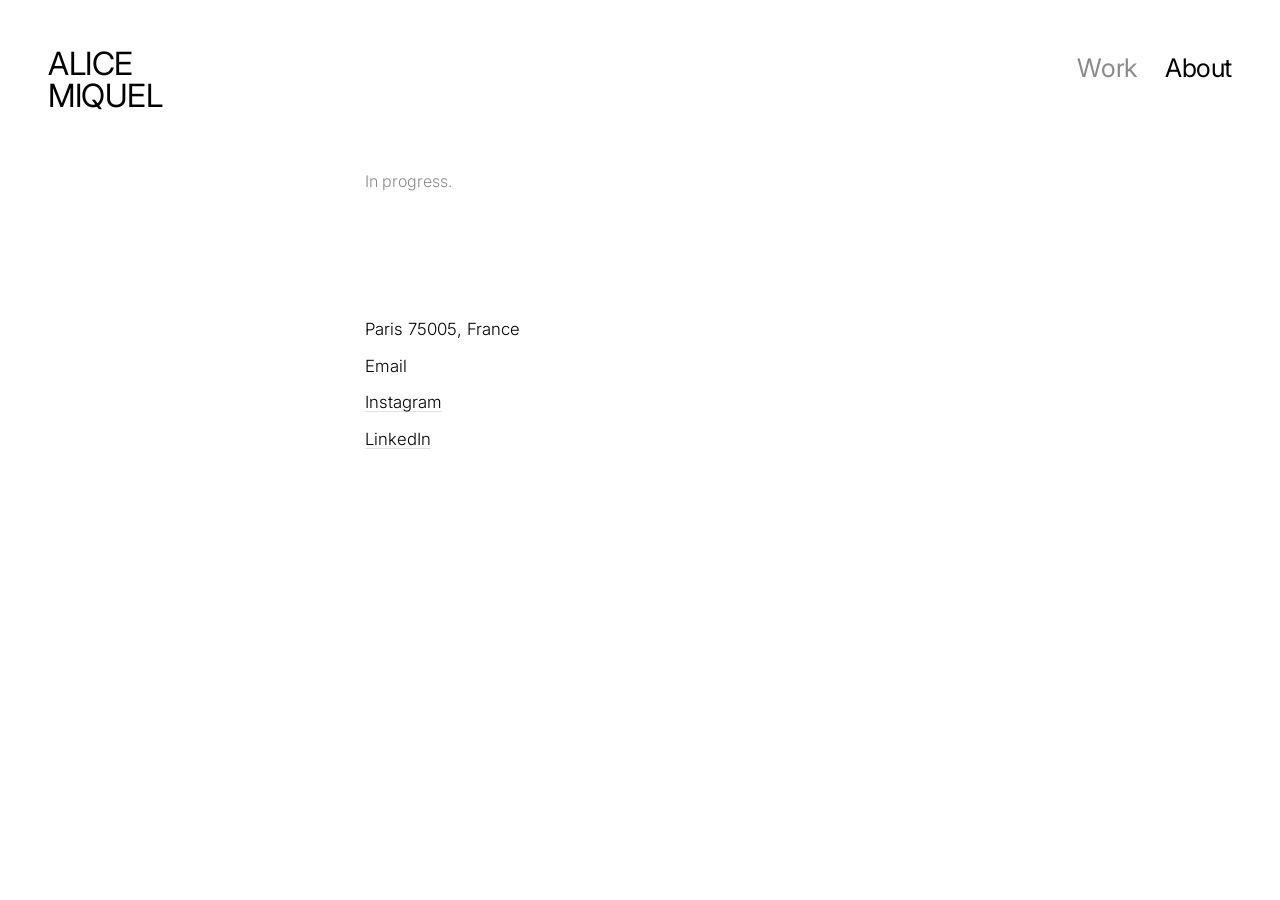
==== about.html @ cb899a60 "Update about.html" ====
<!DOCTYPE html>
<html lang="en">
<head>
<meta charset="utf-8">
<meta name="viewport" content="width=device-width, initial-scale=1">
<title>About — Alice Miquel</title>
<meta name="description" content="">
<meta property="og:title" content="About — Alice Miquel">
<meta property="og:description" content="">
<meta property="og:type" content="profile">
<link rel="preconnect" href="https://fonts.googleapis.com">
<link rel="preconnect" href="https://fonts.gstatic.com" crossorigin>
<link href="https://fonts.googleapis.com/css2?family=Inter:wght@300;400;500&display=swap" rel="stylesheet">
<link rel="stylesheet" href="style.css">
</head>

<body>
<div class="armature">

  <!-- ================= COLONNE DE GAUCHE, LE NOM ================= -->
  <header class="flanc">
    <h1 class="nom">
      <a href="index.html"><span>Alice</span><span>Miquel</span></a>
    </h1>
  </header>

  <!-- ================= COLONNE DE DROITE ================= -->
  <div class="corps">

    <div class="rail">
      <nav class="menu" aria-label="Main navigation">
        <a href="index.html">Work</a>
        <a href="about.html" class="actif">About</a>
      </nav>
    </div>

    <main>

      <section class="groupe">
        <div class="propos-corps">
          <div>
            <!-- Portrait. Retirer les balises de commentaire pour l'afficher.
            <figure class="portrait">
              <span class="cadre">
                <img src="images/portrait.jpg" alt="Portrait of Alice Miquel" onerror="this.classList.add('absente')">
                <span class="consigne">Add images/portrait.jpg</span>
              </span>
            </figure>
            -->
            <p class="vide">In progress.</p>
          </div>

          <!-- Formation. Une balise <li> par ligne.
          <nav class="parcours" aria-label="Education">
            <ul>
              <li>
                <span class="annee">Years</span>
                Degree
                <span class="lieu">Institution</span>
              </li>
            </ul>
          </nav>
          -->
        </div>
      </section>

      <section class="groupe">
        <div class="adresses">
          <p>Paris 75005, France</p>
          <p>Email</p>
          <p><a href="https://www.instagram.com/alice.maianh/" target="_blank" rel="me noopener">Instagram</a></p>
          <p><a href="https://www.linkedin.com/in/alice-miquel/" target="_blank" rel="me noopener">LinkedIn</a></p>
        </div>

        <!-- ==========================================================
             À AJOUTER LE MOMENT VENU
             Copier un bloc <p> dans le <div class="adresses"> ci-dessus.

          Pour activer l'email, remplacer <p>Email</p> par :
          <p><a href="mailto:adresse@exemple.com">Email</a></p>

          Pour ajouter le CV :
          <p><a href="cv.pdf">CV</a></p>

        ========================================================== -->

      </section>

    </main>


  </div>

</div>
</body>
</html>
---- style.css ----
/* ==================================================================
   Alice Miquel, feuille de styles commune aux trois pages.
   ================================================================== */

:root{
  --papier:#FFFFFF;
  --papier-creux:#F4F4F2;
  --encre:#000000;
  --gris:#8A8A8A;
  --filet:#E2E2E2;
  --vif:#0033FF;

  --sans:"Inter","Helvetica Neue",Arial,sans-serif;

  --pas:clamp(1.25rem,4vw,3rem);
  --colonne:15rem;
}

*,*::before,*::after{box-sizing:border-box}
html{-webkit-text-size-adjust:100%}

body{
  margin:0;
  background:var(--papier);
  color:var(--encre);
  font-family:var(--sans);
  font-size:1rem;
  font-weight:300;
  line-height:1.6;
  -webkit-font-smoothing:antialiased;
}

/* Aucun lien ne prend la couleur système du navigateur, dans aucun
   de ses états. */
a,a:link,a:visited{color:inherit}
a:hover,a:active{color:var(--vif)}
a{text-decoration-thickness:1px;text-underline-offset:.18em}
a{-webkit-tap-highlight-color:transparent}
::selection{background:var(--encre);color:var(--papier)}
:focus-visible{outline:1px solid var(--vif);outline-offset:3px}

/* ==================================================================
   ARMATURE, nom à gauche, contenu et navigation à droite
   ================================================================== */
.armature{
  display:grid;
  grid-template-columns:1fr;
  gap:1.5rem;
  padding:var(--pas);
  max-width:96rem;
  margin-inline:auto;
}
@media (min-width:56rem){
  .armature{
    grid-template-columns:var(--colonne) minmax(0,1fr);
    gap:clamp(2.5rem,6vw,6rem);
    align-items:start;
  }
}

/* ---------- Colonne de gauche, le nom ---------- */
.flanc{display:flex;flex-direction:column;gap:1.5rem}
@media (min-width:56rem){.flanc{position:sticky;top:var(--pas)}}

.nom{
  margin:0;
  font-weight:400;
  text-transform:uppercase;
  font-size:clamp(1.5rem,4.6vw,2rem);
  line-height:1;
  letter-spacing:-.015em;
}
.nom a{text-decoration:none;display:block}
.nom a:hover,.nom a:active{color:var(--vif)}
.nom span{display:block}
@media (max-width:56rem){
  .nom span{display:inline}
  .nom span + span::before{content:" "}
}

/* ---------- Navigation, en haut à droite ---------- */
.rail{
  position:relative;
  display:flex;flex-direction:column;align-items:flex-start;gap:.15rem;
  margin-bottom:clamp(2rem,6vw,4rem);
}
@media (min-width:56rem){.rail{align-items:flex-end}}

.menu{
  display:flex;gap:1.75rem;
  font-weight:400;
  font-size:clamp(1.2rem,2.4vw,1.6rem);
  letter-spacing:-.015em;
}
.menu a,.menu label{text-decoration:none;color:var(--gris)}
.menu label{cursor:pointer}
.menu .actif{color:var(--encre)}
.menu a:hover,.menu a:active,
.menu label:hover,.menu label:active{color:var(--vif)}

/* Bascule de la seconde ligne, sans JavaScript. */
.bascule{position:absolute;width:1px;height:1px;opacity:0;margin:0}
.menu-second{display:none}
.bascule:checked ~ .menu-second{display:flex}
.bascule:focus-visible ~ .menu label{outline:1px solid var(--vif);outline-offset:3px}

.menu-second{
  gap:1.75rem;flex-wrap:wrap;
  font-weight:400;
  font-size:clamp(1.2rem,2.4vw,1.6rem);
  letter-spacing:-.015em;
  color:var(--gris);
}
.menu-second a{text-decoration:none}
.menu-second a:hover,.menu-second a:active{color:var(--vif)}
.menu-second a[aria-current="page"]{color:var(--encre)}
.menu-second a[aria-current]:hover,
.menu-second a[aria-current]:active{color:var(--vif)}


/* ==================================================================
   CONTENU
   ================================================================== */
.corps{min-width:0;padding-bottom:2rem}
.groupe{padding-block:0 clamp(3rem,8vw,5.5rem)}

.titre-section{
  font-weight:500;font-size:1.05rem;
  margin:0 0 1.5rem;
  display:flex;justify-content:space-between;align-items:baseline;gap:1rem;
}
.titre-section span{font-weight:300;color:var(--gris);font-size:.9rem}

.titre-sous-section{
  font-weight:500;font-size:.95rem;
  margin:clamp(2.25rem,5vw,3.5rem) 0 1rem;
}

/* Ligne affichée tant qu'une section est vide. */
.vide{color:var(--gris);padding-block:1rem;margin:0}

/* ---------- Projets dépliables ---------- */
.projet{border-bottom:1px solid var(--filet)}
.projet:first-of-type{border-top:1px solid var(--filet)}
.projet > summary{
  list-style:none;cursor:pointer;
  display:grid;grid-template-columns:1.25rem 1fr auto;
  align-items:baseline;gap:.5rem 1.25rem;
  padding-block:clamp(1rem,2.4vw,1.5rem);
}
.projet > summary::-webkit-details-marker{display:none}

.croix{
  position:relative;top:-.1em;width:.7rem;height:.7rem;flex:none;
  color:var(--gris);transition:color .2s ease,transform .25s ease;
}
.croix::before,.croix::after{content:"";position:absolute;background:currentColor}
.croix::before{left:0;top:calc(50% - .5px);width:100%;height:1px}
.croix::after{top:0;left:calc(50% - .5px);width:1px;height:100%}
.projet[open] .croix{color:var(--encre);transform:rotate(45deg)}

.intitule{
  font-weight:400;
  font-size:clamp(1.3rem,3.2vw,2rem);
  line-height:1.12;letter-spacing:-.015em;
}
.projet > summary:hover .intitule,
.projet > summary:active .intitule,
.projet > summary:focus-visible .intitule{color:var(--vif)}
.projet > summary:hover .croix,
.projet > summary:active .croix{color:var(--vif)}

.reperes{grid-column:2/-1;color:var(--gris);font-size:.92rem}
@media (min-width:52rem){
  .reperes{grid-column:3;display:flex;gap:1.5rem;justify-content:flex-end;text-align:right}
}

.fiche{padding-bottom:clamp(1.75rem,4vw,3rem);padding-left:1.75rem}
@media (max-width:52rem){.fiche{padding-left:0}}
.projet[open] .fiche{animation:apparition .4s ease both}
@keyframes apparition{from{opacity:0;transform:translateY(.5rem)}to{opacity:1;transform:none}}

.fiche-corps{display:grid;gap:clamp(1.25rem,3vw,2.5rem);grid-template-columns:1fr;margin-bottom:1.75rem}
@media (min-width:60rem){.fiche-corps{grid-template-columns:minmax(0,1.6fr) minmax(0,1fr)}}
.fiche-corps p{margin:0 0 1rem;max-width:62ch}
.fiche-corps p:last-child{margin-bottom:0}

.releve{margin:0;font-size:.95rem}
.releve div{display:grid;grid-template-columns:8rem 1fr;gap:.75rem;padding-block:.45rem}
.releve dt{color:var(--gris)}
.releve dd{margin:0}

/* ---------- Images ---------- */
.planches{display:grid;gap:.75rem;grid-template-columns:repeat(auto-fit,minmax(min(100%,18rem),1fr))}
.planche{margin:0}
.cadre{
  position:relative;display:block;aspect-ratio:4/3;overflow:hidden;
  background:var(--papier-creux);
}
.cadre img{width:100%;height:100%;object-fit:cover;display:block}
.cadre img.absente{display:none}
.consigne{
  position:absolute;inset:0;display:flex;align-items:center;justify-content:center;
  padding:1rem;text-align:center;color:var(--gris);font-size:.85rem;line-height:1.4;
}
.cadre img:not(.absente) + .consigne{display:none}
.legende{margin-top:.5rem;font-size:.88rem;color:var(--gris)}

/* ---------- Liste de textes ---------- */
.ecrits{margin:0;padding:0;list-style:none}
.ecrits li{border-bottom:1px solid var(--filet)}
.ecrits li:first-child{border-top:1px solid var(--filet)}
.ecrits a,.ecrits .sans-lien{
  display:grid;grid-template-columns:1fr;gap:.1rem .5rem;
  padding-block:1rem;text-decoration:none;
}
@media (min-width:52rem){
  .ecrits a,.ecrits .sans-lien{grid-template-columns:minmax(0,1fr) 11rem 4.5rem;align-items:baseline;gap:1.5rem}
}
.ecrits .titre-texte{font-size:1.1rem;font-weight:400;line-height:1.35}
.ecrits a:hover .titre-texte,.ecrits a:active .titre-texte{color:var(--vif)}
.ecrits .support,.ecrits .date{color:var(--gris);font-size:.92rem}
@media (min-width:52rem){.ecrits .date{text-align:right}}

/* ---------- Notices d'exposition ---------- */
.notice{
  display:grid;gap:1.25rem clamp(1.5rem,4vw,3rem);grid-template-columns:1fr;
  padding-block:clamp(1.5rem,3.5vw,2.5rem);border-bottom:1px solid var(--filet);
}
.notice:first-of-type{border-top:1px solid var(--filet)}
@media (min-width:60rem){.notice{grid-template-columns:minmax(0,1fr) minmax(0,1.1fr)}}
.notice h4{font-weight:500;font-size:1.25rem;line-height:1.2;margin:0 0 .5rem}
.notice p{margin:0 0 .9rem;max-width:52ch}
.notice p:last-child{margin-bottom:0}
.notice .mention{color:var(--gris);font-size:.92rem}

/* ---------- Page About ---------- */
.propos-corps{display:grid;gap:clamp(1.75rem,4vw,3.5rem);grid-template-columns:1fr}
@media (min-width:60rem){.propos-corps{grid-template-columns:minmax(0,1.5fr) minmax(0,1fr)}}
.propos-corps p{margin:0 0 1.1rem;max-width:60ch}

.parcours{margin:0;font-size:.95rem}
.parcours ul{margin:0;padding:0}
.parcours li{list-style:none;padding-block:.7rem}
.parcours .annee{color:var(--gris);display:block;font-size:.88rem}
.parcours .lieu{color:var(--gris)}

.portrait{margin:0 0 1.75rem;max-width:20rem}
.portrait .cadre{aspect-ratio:3/4}

.adresses{display:grid;gap:.6rem;grid-template-columns:1fr;max-width:32rem}
.adresses p{margin:0;font-size:1.05rem}
.adresses a{text-decoration-color:var(--filet)}
.adresses a:hover,.adresses a:active{color:var(--vif);text-decoration-color:var(--vif)}

@media (prefers-reduced-motion:reduce){
  *,*::before,*::after{animation-duration:.01ms !important;transition-duration:.01ms !important}
}
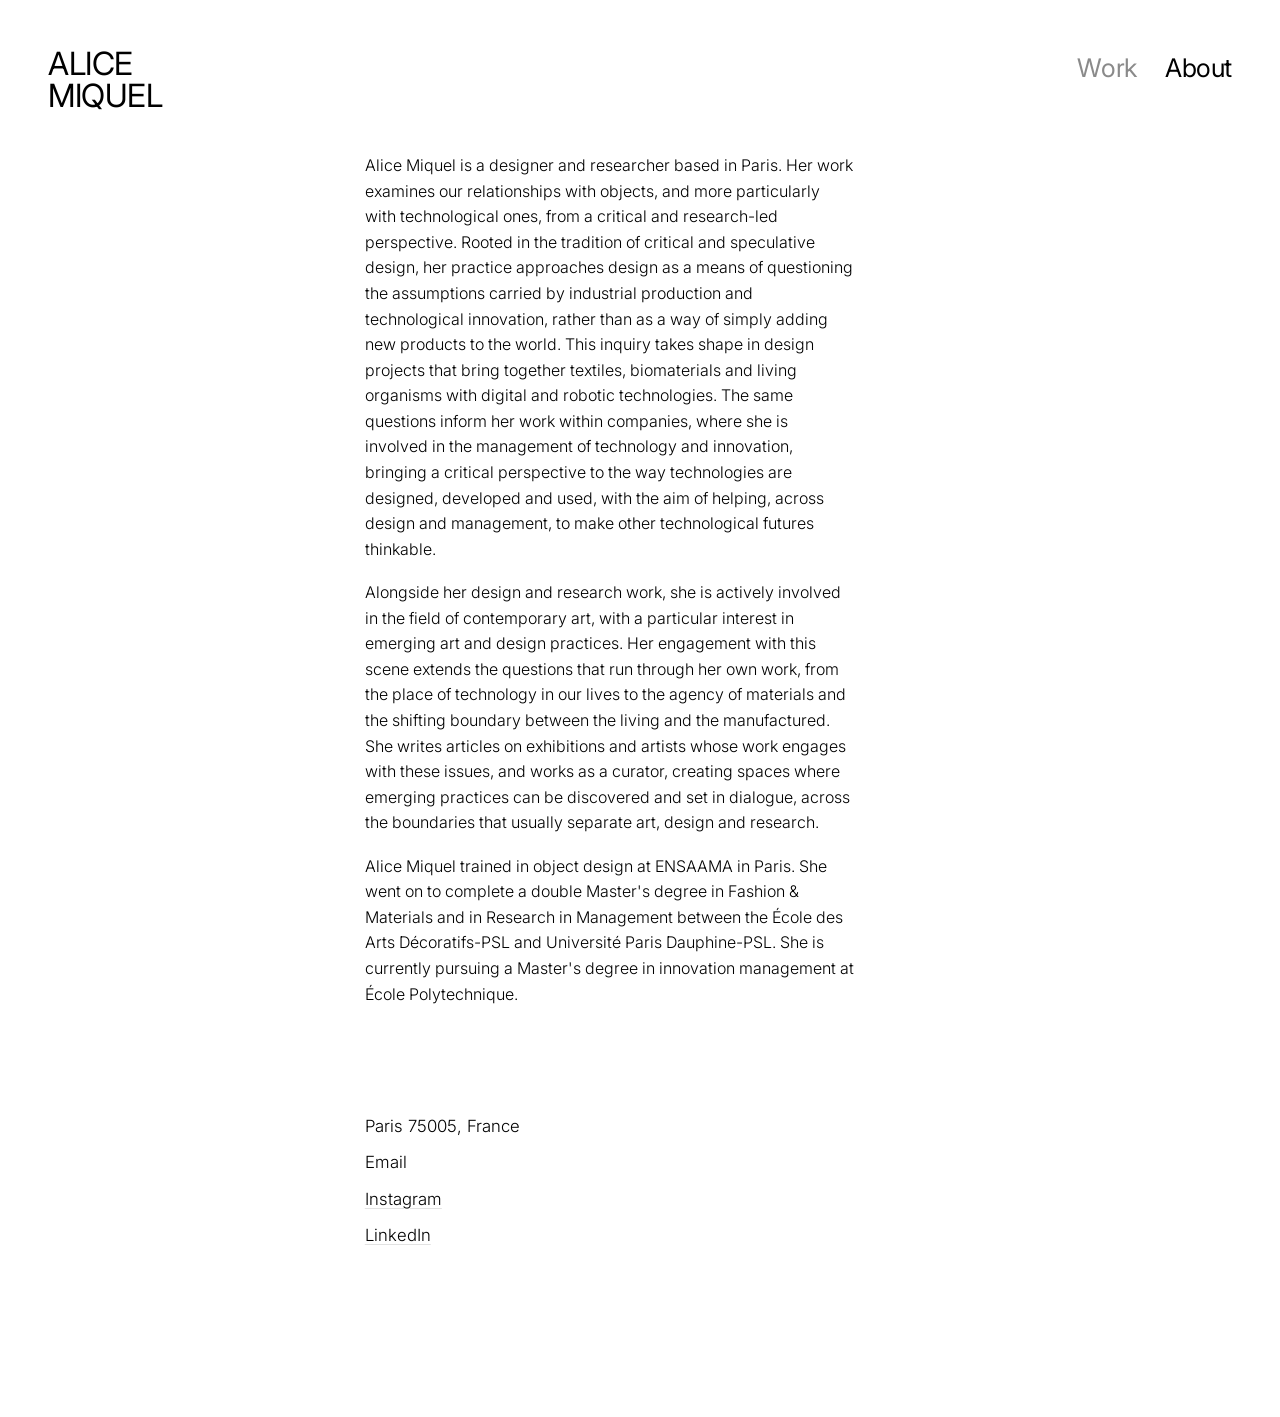
==== commit 7789e012: "Update about.html" ====
--- a/about.html
+++ b/about.html
@@ -47,7 +47,13 @@
               </span>
             </figure>
             -->
-            <p class="vide">In progress.</p>
+
+            <!-- ================= BIOGRAPHIE ================= -->
+            <p>Alice Miquel is a designer and researcher based in Paris. Her work examines our relationships with objects, and more particularly with technological ones, from a critical and research-led perspective. Rooted in the tradition of critical and speculative design, her practice approaches design as a means of questioning the assumptions carried by industrial production and technological innovation, rather than as a way of simply adding new products to the world. This inquiry takes shape in design projects that bring together textiles, biomaterials and living organisms with digital and robotic technologies. The same questions inform her work within companies, where she is involved in the management of technology and innovation, bringing a critical perspective to the way technologies are designed, developed and used, with the aim of helping, across design and management, to make other technological futures thinkable.</p>
+
+            <p>Alongside her design and research work, she is actively involved in the field of contemporary art, with a particular interest in emerging art and design practices. Her engagement with this scene extends the questions that run through her own work, from the place of technology in our lives to the agency of materials and the shifting boundary between the living and the manufactured. She writes articles on exhibitions and artists whose work engages with these issues, and works as a curator, creating spaces where emerging practices can be discovered and set in dialogue, across the boundaries that usually separate art, design and research.</p>
+
+            <p>Alice Miquel trained in object design at ENSAAMA in Paris. She went on to complete a double Master's degree in Fashion &amp; Materials and in Research in Management between the École des Arts Décoratifs-PSL and Université Paris Dauphine-PSL. She is currently pursuing a Master's degree in innovation management at École Polytechnique.</p>
           </div>
 
           <!-- Formation. Une balise <li> par ligne.
--- a/style.css
+++ b/style.css
@@ -92,17 +92,19 @@
   font-size:clamp(1.2rem,2.4vw,1.6rem);
   letter-spacing:-.015em;
 }
-.menu a,.menu label{text-decoration:none;color:var(--gris)}
-.menu label{cursor:pointer}
+.menu a,.menu button{text-decoration:none;color:var(--gris)}
+.menu button{
+  font:inherit;letter-spacing:inherit;
+  background:none;border:0;padding:0;margin:0;cursor:pointer;
+}
 .menu .actif{color:var(--encre)}
 .menu a:hover,.menu a:active,
-.menu label:hover,.menu label:active{color:var(--vif)}
-
-/* Bascule de la seconde ligne, sans JavaScript. */
-.bascule{position:absolute;width:1px;height:1px;opacity:0;margin:0}
+.menu button:hover,.menu button:active{color:var(--vif)}
+
+/* Seconde ligne, masquée jusqu'au premier clic sur Work.
+   L'état est conservé d'une page à l'autre. */
 .menu-second{display:none}
-.bascule:checked ~ .menu-second{display:flex}
-.bascule:focus-visible ~ .menu label{outline:1px solid var(--vif);outline-offset:3px}
+.nav-ouverte .menu-second{display:flex}
 
 .menu-second{
   gap:1.75rem;flex-wrap:wrap;
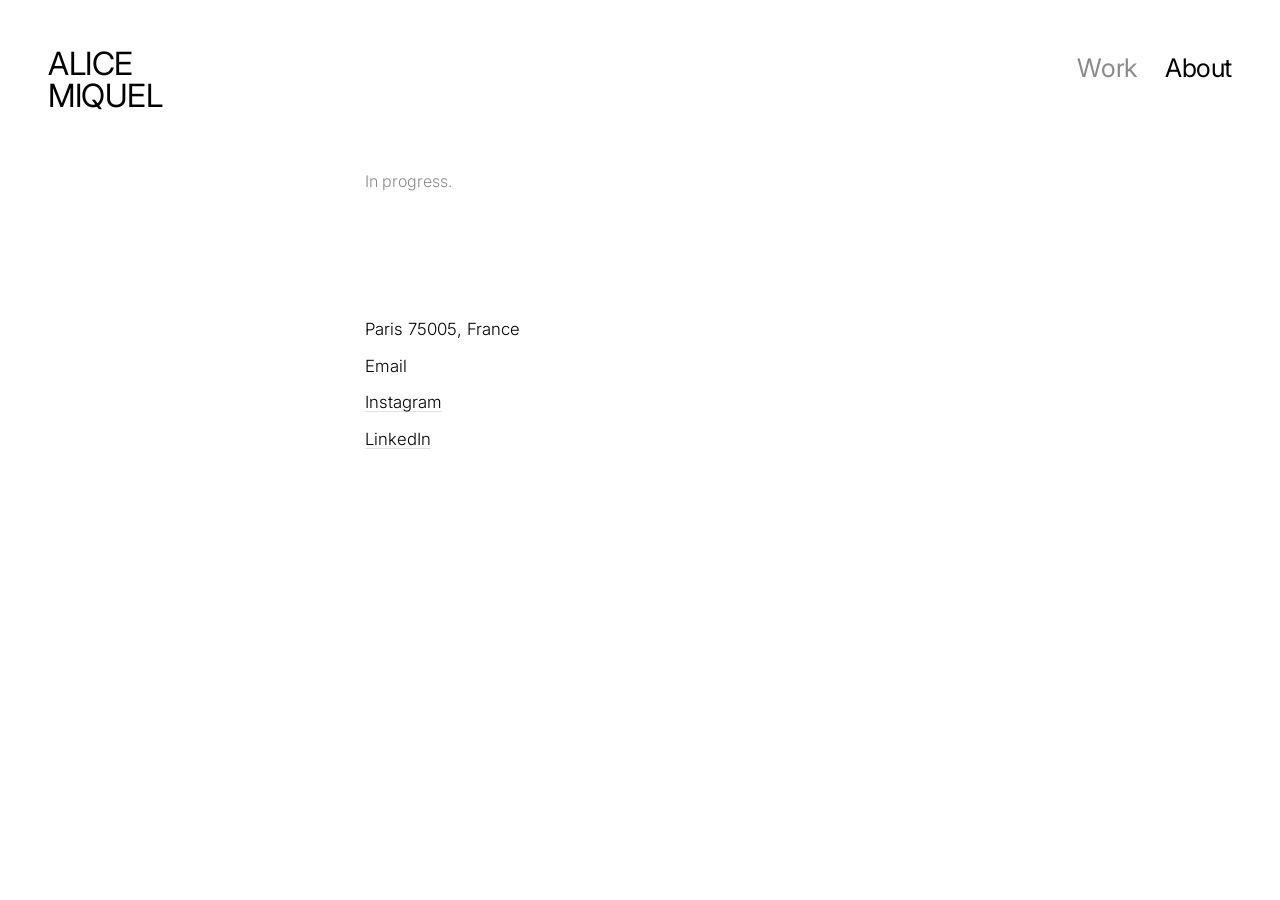
==== commit c086044b: "Update about.html" ====
--- a/about.html
+++ b/about.html
@@ -11,6 +11,9 @@
 <link rel="preconnect" href="https://fonts.googleapis.com">
 <link rel="preconnect" href="https://fonts.gstatic.com" crossorigin>
 <link href="https://fonts.googleapis.com/css2?family=Inter:wght@300;400;500&display=swap" rel="stylesheet">
+<link rel="icon" href="favicon.svg" type="image/svg+xml">
+<link rel="icon" href="favicon.png" sizes="any">
+<link rel="apple-touch-icon" href="favicon.png">
 <link rel="stylesheet" href="style.css">
 </head>
 
@@ -47,13 +50,7 @@
               </span>
             </figure>
             -->
-
-            <!-- ================= BIOGRAPHIE ================= -->
-            <p>Alice Miquel is a designer and researcher based in Paris. Her work examines our relationships with objects, and more particularly with technological ones, from a critical and research-led perspective. Rooted in the tradition of critical and speculative design, her practice approaches design as a means of questioning the assumptions carried by industrial production and technological innovation, rather than as a way of simply adding new products to the world. This inquiry takes shape in design projects that bring together textiles, biomaterials and living organisms with digital and robotic technologies. The same questions inform her work within companies, where she is involved in the management of technology and innovation, bringing a critical perspective to the way technologies are designed, developed and used, with the aim of helping, across design and management, to make other technological futures thinkable.</p>
-
-            <p>Alongside her design and research work, she is actively involved in the field of contemporary art, with a particular interest in emerging art and design practices. Her engagement with this scene extends the questions that run through her own work, from the place of technology in our lives to the agency of materials and the shifting boundary between the living and the manufactured. She writes articles on exhibitions and artists whose work engages with these issues, and works as a curator, creating spaces where emerging practices can be discovered and set in dialogue, across the boundaries that usually separate art, design and research.</p>
-
-            <p>Alice Miquel trained in object design at ENSAAMA in Paris. She went on to complete a double Master's degree in Fashion &amp; Materials and in Research in Management between the École des Arts Décoratifs-PSL and Université Paris Dauphine-PSL. She is currently pursuing a Master's degree in innovation management at École Polytechnique.</p>
+            <p class="vide">In progress.</p>
           </div>
 
           <!-- Formation. Une balise <li> par ligne.
--- a/style.css
+++ b/style.css
@@ -80,11 +80,14 @@
 
 /* ---------- Navigation, en haut à droite ---------- */
 .rail{
-  position:relative;
   display:flex;flex-direction:column;align-items:flex-start;gap:.15rem;
+  position:sticky;top:var(--pas);z-index:2;
+  pointer-events:none;
   margin-bottom:clamp(2rem,6vw,4rem);
 }
 @media (min-width:56rem){.rail{align-items:flex-end}}
+
+.menu,.menu-second{pointer-events:auto}
 
 .menu{
   display:flex;gap:1.75rem;
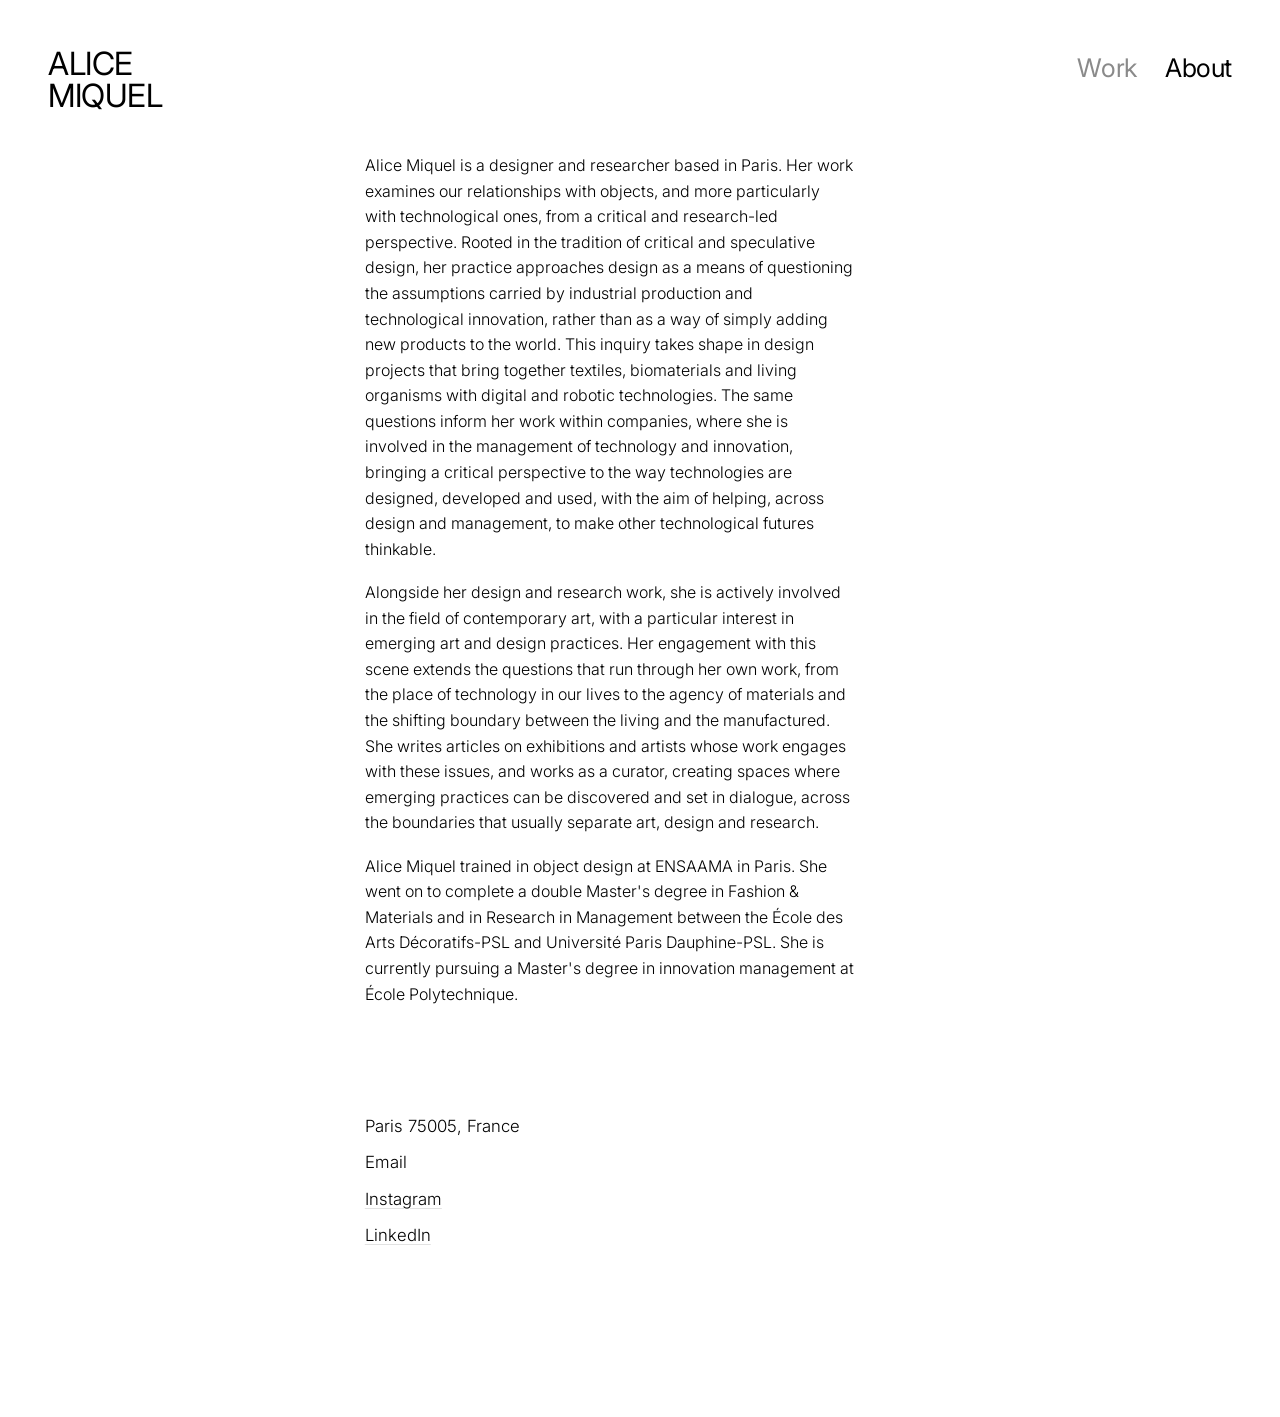
==== commit 8086cacf: "Update about.html" ====
--- a/about.html
+++ b/about.html
@@ -4,9 +4,9 @@
 <meta charset="utf-8">
 <meta name="viewport" content="width=device-width, initial-scale=1">
 <title>About — Alice Miquel</title>
-<meta name="description" content="">
+<meta name="description" content="Alice Miquel is a designer and researcher based in Paris, working across critical design, biomaterials and technology.">
 <meta property="og:title" content="About — Alice Miquel">
-<meta property="og:description" content="">
+<meta property="og:description" content="Designer and researcher based in Paris.">
 <meta property="og:type" content="profile">
 <link rel="preconnect" href="https://fonts.googleapis.com">
 <link rel="preconnect" href="https://fonts.gstatic.com" crossorigin>
@@ -50,7 +50,12 @@
               </span>
             </figure>
             -->
-            <p class="vide">In progress.</p>
+            <!-- ================= BIOGRAPHIE ================= -->
+            <p>Alice Miquel is a designer and researcher based in Paris. Her work examines our relationships with objects, and more particularly with technological ones, from a critical and research-led perspective. Rooted in the tradition of critical and speculative design, her practice approaches design as a means of questioning the assumptions carried by industrial production and technological innovation, rather than as a way of simply adding new products to the world. This inquiry takes shape in design projects that bring together textiles, biomaterials and living organisms with digital and robotic technologies. The same questions inform her work within companies, where she is involved in the management of technology and innovation, bringing a critical perspective to the way technologies are designed, developed and used, with the aim of helping, across design and management, to make other technological futures thinkable.</p>
+
+            <p>Alongside her design and research work, she is actively involved in the field of contemporary art, with a particular interest in emerging art and design practices. Her engagement with this scene extends the questions that run through her own work, from the place of technology in our lives to the agency of materials and the shifting boundary between the living and the manufactured. She writes articles on exhibitions and artists whose work engages with these issues, and works as a curator, creating spaces where emerging practices can be discovered and set in dialogue, across the boundaries that usually separate art, design and research.</p>
+
+            <p>Alice Miquel trained in object design at ENSAAMA in Paris. She went on to complete a double Master's degree in Fashion &amp; Materials and in Research in Management between the École des Arts Décoratifs-PSL and Université Paris Dauphine-PSL. She is currently pursuing a Master's degree in innovation management at École Polytechnique.</p>
           </div>
 
           <!-- Formation. Une balise <li> par ligne.
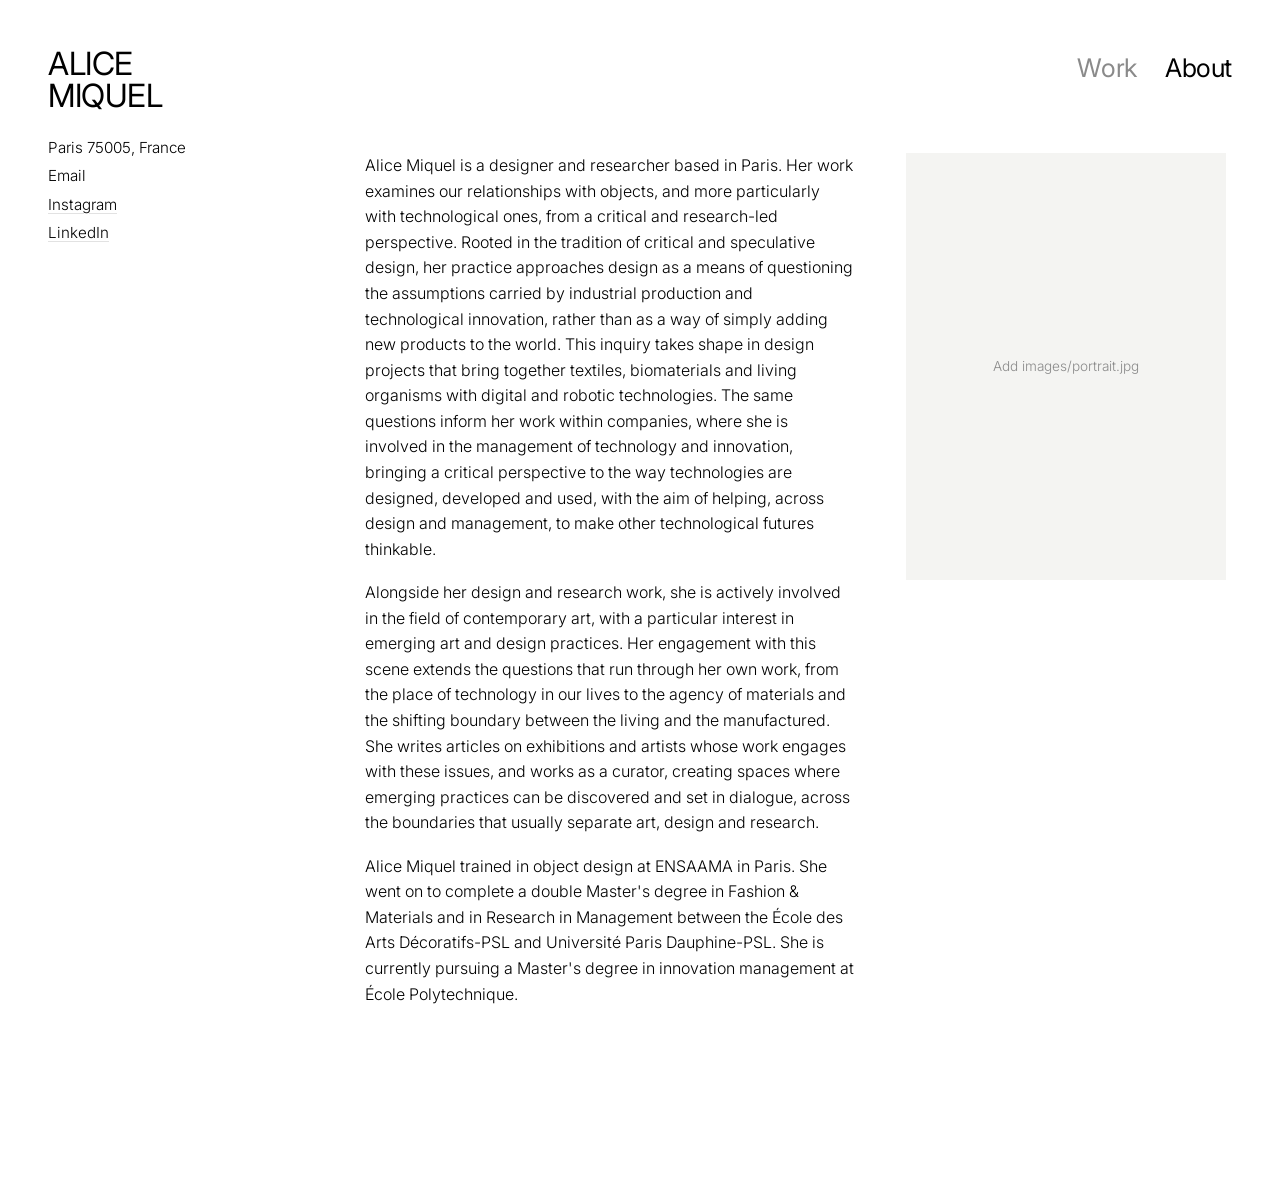
==== commit 1f4ec3cc: "Update about.html" ====
--- a/about.html
+++ b/about.html
@@ -25,6 +25,13 @@
     <h1 class="nom">
       <a href="index.html"><span>Alice</span><span>Miquel</span></a>
     </h1>
+
+    <div class="adresses">
+      <p>Paris 75005, France</p>
+      <p>Email</p>
+      <p><a href="https://www.instagram.com/alice.maianh/" target="_blank" rel="me noopener">Instagram</a></p>
+      <p><a href="https://www.linkedin.com/in/alice-miquel/" target="_blank" rel="me noopener">LinkedIn</a></p>
+    </div>
   </header>
 
   <!-- ================= COLONNE DE DROITE ================= -->
@@ -42,14 +49,6 @@
       <section class="groupe">
         <div class="propos-corps">
           <div>
-            <!-- Portrait. Retirer les balises de commentaire pour l'afficher.
-            <figure class="portrait">
-              <span class="cadre">
-                <img src="images/portrait.jpg" alt="Portrait of Alice Miquel" onerror="this.classList.add('absente')">
-                <span class="consigne">Add images/portrait.jpg</span>
-              </span>
-            </figure>
-            -->
             <!-- ================= BIOGRAPHIE ================= -->
             <p>Alice Miquel is a designer and researcher based in Paris. Her work examines our relationships with objects, and more particularly with technological ones, from a critical and research-led perspective. Rooted in the tradition of critical and speculative design, her practice approaches design as a means of questioning the assumptions carried by industrial production and technological innovation, rather than as a way of simply adding new products to the world. This inquiry takes shape in design projects that bring together textiles, biomaterials and living organisms with digital and robotic technologies. The same questions inform her work within companies, where she is involved in the management of technology and innovation, bringing a critical perspective to the way technologies are designed, developed and used, with the aim of helping, across design and management, to make other technological futures thinkable.</p>
 
@@ -58,41 +57,28 @@
             <p>Alice Miquel trained in object design at ENSAAMA in Paris. She went on to complete a double Master's degree in Fashion &amp; Materials and in Research in Management between the École des Arts Décoratifs-PSL and Université Paris Dauphine-PSL. She is currently pursuing a Master's degree in innovation management at École Polytechnique.</p>
           </div>
 
-          <!-- Formation. Une balise <li> par ligne.
-          <nav class="parcours" aria-label="Education">
-            <ul>
-              <li>
-                <span class="annee">Years</span>
-                Degree
-                <span class="lieu">Institution</span>
-              </li>
-            </ul>
-          </nav>
-          -->
+          <figure class="portrait">
+            <span class="cadre">
+              <img src="images/portrait.jpg" alt="Portrait of Alice Miquel" onerror="this.classList.add('absente')">
+              <span class="consigne">Add images/portrait.jpg</span>
+            </span>
+          </figure>
         </div>
       </section>
 
-      <section class="groupe">
-        <div class="adresses">
-          <p>Paris 75005, France</p>
-          <p>Email</p>
-          <p><a href="https://www.instagram.com/alice.maianh/" target="_blank" rel="me noopener">Instagram</a></p>
-          <p><a href="https://www.linkedin.com/in/alice-miquel/" target="_blank" rel="me noopener">LinkedIn</a></p>
-        </div>
 
-        <!-- ==========================================================
-             À AJOUTER LE MOMENT VENU
-             Copier un bloc <p> dans le <div class="adresses"> ci-dessus.
+      <!-- ==========================================================
+           À AJOUTER LE MOMENT VENU
+           Copier un bloc <p> dans le <div class="adresses"> de la
+           colonne de gauche.
 
-          Pour activer l'email, remplacer <p>Email</p> par :
-          <p><a href="mailto:adresse@exemple.com">Email</a></p>
+        Pour activer l'email, remplacer <p>Email</p> par :
+        <p><a href="mailto:adresse@exemple.com">Email</a></p>
 
-          Pour ajouter le CV :
-          <p><a href="cv.pdf">CV</a></p>
+        Pour ajouter le CV :
+        <p><a href="cv.pdf">CV</a></p>
 
-        ========================================================== -->
-
-      </section>
+      ========================================================== -->
 
     </main>
 
--- a/style.css
+++ b/style.css
@@ -250,11 +250,13 @@
 .parcours .annee{color:var(--gris);display:block;font-size:.88rem}
 .parcours .lieu{color:var(--gris)}
 
-.portrait{margin:0 0 1.75rem;max-width:20rem}
+.portrait{margin:0;max-width:20rem}
 .portrait .cadre{aspect-ratio:3/4}
 
-.adresses{display:grid;gap:.6rem;grid-template-columns:1fr;max-width:32rem}
+.adresses{display:grid;gap:.4rem;grid-template-columns:1fr;max-width:32rem}
+.flanc .adresses{font-size:.95rem;gap:.25rem}
 .adresses p{margin:0;font-size:1.05rem}
+.flanc .adresses p{font-size:inherit}
 .adresses a{text-decoration-color:var(--filet)}
 .adresses a:hover,.adresses a:active{color:var(--vif);text-decoration-color:var(--vif)}
 
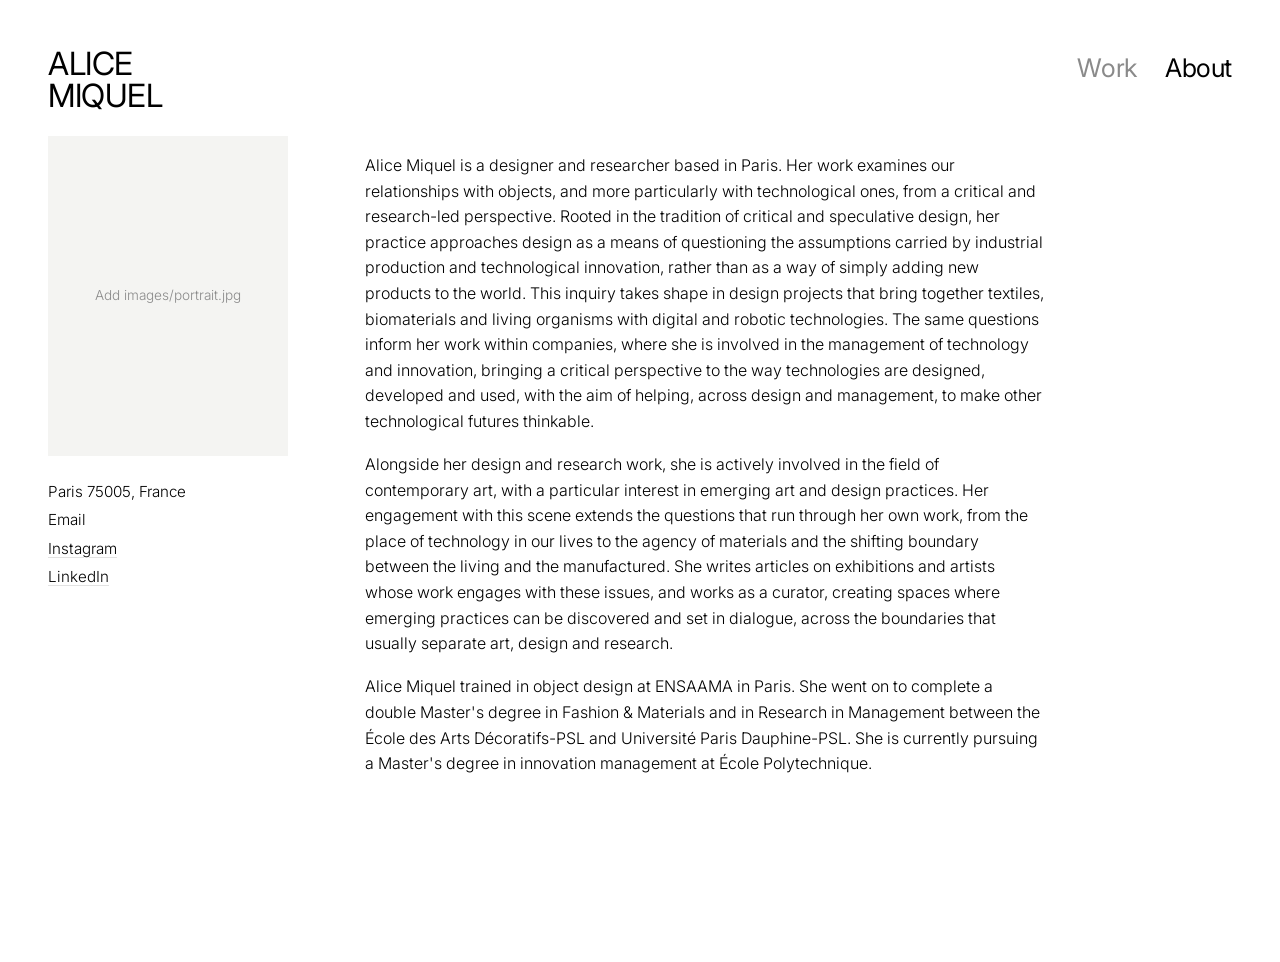
==== commit 996dbf10: "Update about.html" ====
--- a/about.html
+++ b/about.html
@@ -25,6 +25,13 @@
     <h1 class="nom">
       <a href="index.html"><span>Alice</span><span>Miquel</span></a>
     </h1>
+
+    <figure class="portrait">
+      <span class="cadre">
+        <img src="images/portrait.jpg" alt="Portrait of Alice Miquel" onerror="this.classList.add('absente')">
+        <span class="consigne">Add images/portrait.jpg</span>
+      </span>
+    </figure>
 
     <div class="adresses">
       <p>Paris 75005, France</p>
@@ -57,12 +64,6 @@
             <p>Alice Miquel trained in object design at ENSAAMA in Paris. She went on to complete a double Master's degree in Fashion &amp; Materials and in Research in Management between the École des Arts Décoratifs-PSL and Université Paris Dauphine-PSL. She is currently pursuing a Master's degree in innovation management at École Polytechnique.</p>
           </div>
 
-          <figure class="portrait">
-            <span class="cadre">
-              <img src="images/portrait.jpg" alt="Portrait of Alice Miquel" onerror="this.classList.add('absente')">
-              <span class="consigne">Add images/portrait.jpg</span>
-            </span>
-          </figure>
         </div>
       </section>
 
--- a/style.css
+++ b/style.css
@@ -241,8 +241,7 @@
 
 /* ---------- Page About ---------- */
 .propos-corps{display:grid;gap:clamp(1.75rem,4vw,3.5rem);grid-template-columns:1fr}
-@media (min-width:60rem){.propos-corps{grid-template-columns:minmax(0,1.5fr) minmax(0,1fr)}}
-.propos-corps p{margin:0 0 1.1rem;max-width:60ch}
+.propos-corps p{margin:0 0 1.1rem;max-width:68ch}
 
 .parcours{margin:0;font-size:.95rem}
 .parcours ul{margin:0;padding:0}
@@ -251,6 +250,7 @@
 .parcours .lieu{color:var(--gris)}
 
 .portrait{margin:0;max-width:20rem}
+.flanc .portrait{max-width:100%}
 .portrait .cadre{aspect-ratio:3/4}
 
 .adresses{display:grid;gap:.4rem;grid-template-columns:1fr;max-width:32rem}
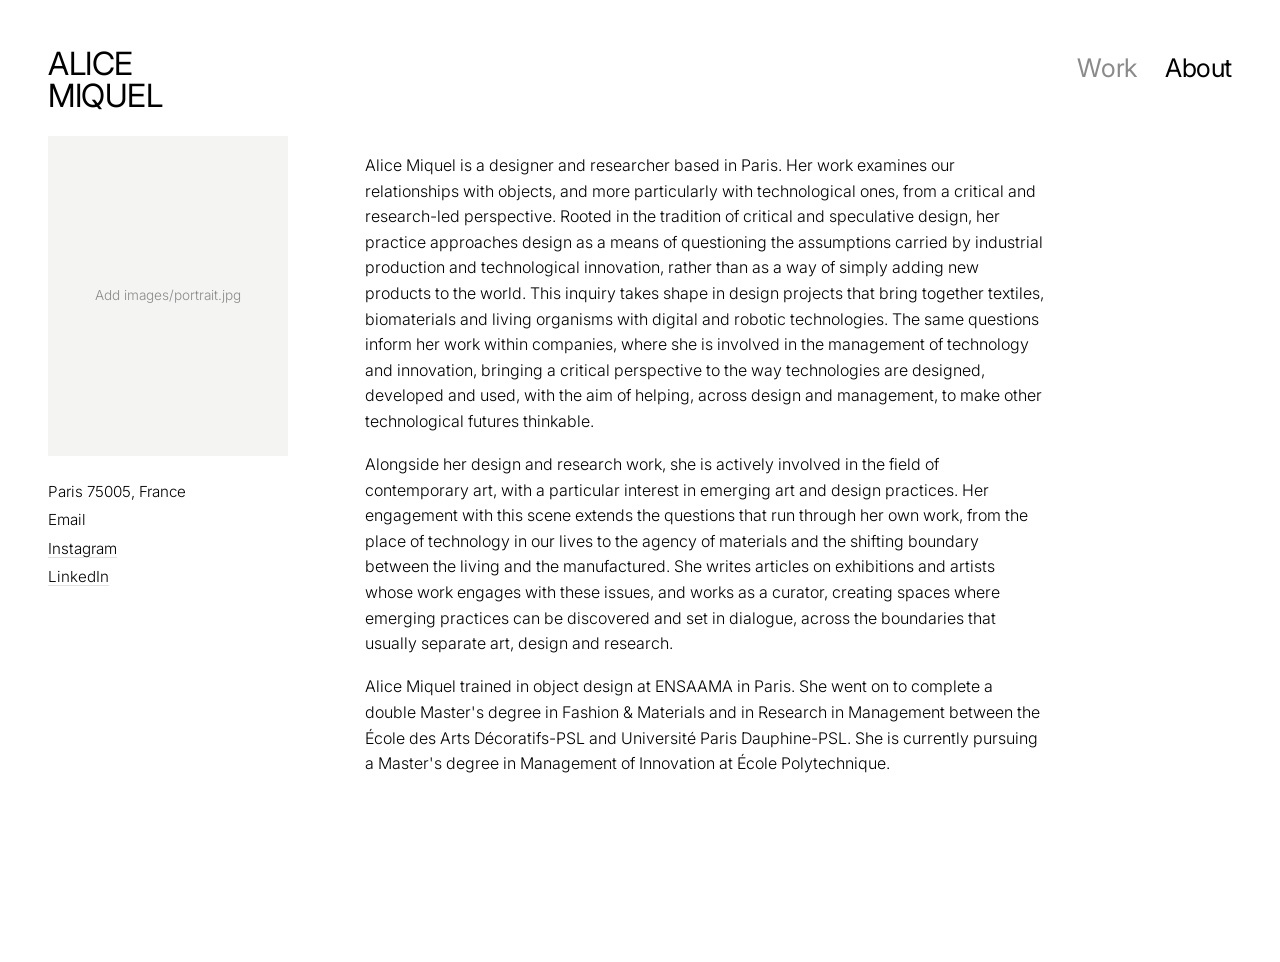
==== commit 3697e5f3: "Update about.html" ====
--- a/about.html
+++ b/about.html
@@ -3,7 +3,7 @@
 <head>
 <meta charset="utf-8">
 <meta name="viewport" content="width=device-width, initial-scale=1">
-<title>About — Alice Miquel</title>
+<title>ALICE MIQUEL</title>
 <meta name="description" content="Alice Miquel is a designer and researcher based in Paris, working across critical design, biomaterials and technology.">
 <meta property="og:title" content="About — Alice Miquel">
 <meta property="og:description" content="Designer and researcher based in Paris.">
@@ -61,7 +61,7 @@
 
             <p>Alongside her design and research work, she is actively involved in the field of contemporary art, with a particular interest in emerging art and design practices. Her engagement with this scene extends the questions that run through her own work, from the place of technology in our lives to the agency of materials and the shifting boundary between the living and the manufactured. She writes articles on exhibitions and artists whose work engages with these issues, and works as a curator, creating spaces where emerging practices can be discovered and set in dialogue, across the boundaries that usually separate art, design and research.</p>
 
-            <p>Alice Miquel trained in object design at ENSAAMA in Paris. She went on to complete a double Master's degree in Fashion &amp; Materials and in Research in Management between the École des Arts Décoratifs-PSL and Université Paris Dauphine-PSL. She is currently pursuing a Master's degree in innovation management at École Polytechnique.</p>
+            <p>Alice Miquel trained in object design at ENSAAMA in Paris. She went on to complete a double Master's degree in Fashion &amp; Materials and in Research in Management between the École des Arts Décoratifs-PSL and Université Paris Dauphine-PSL. She is currently pursuing a Master's degree in Management of Innovation at École Polytechnique.</p>
           </div>
 
         </div>
